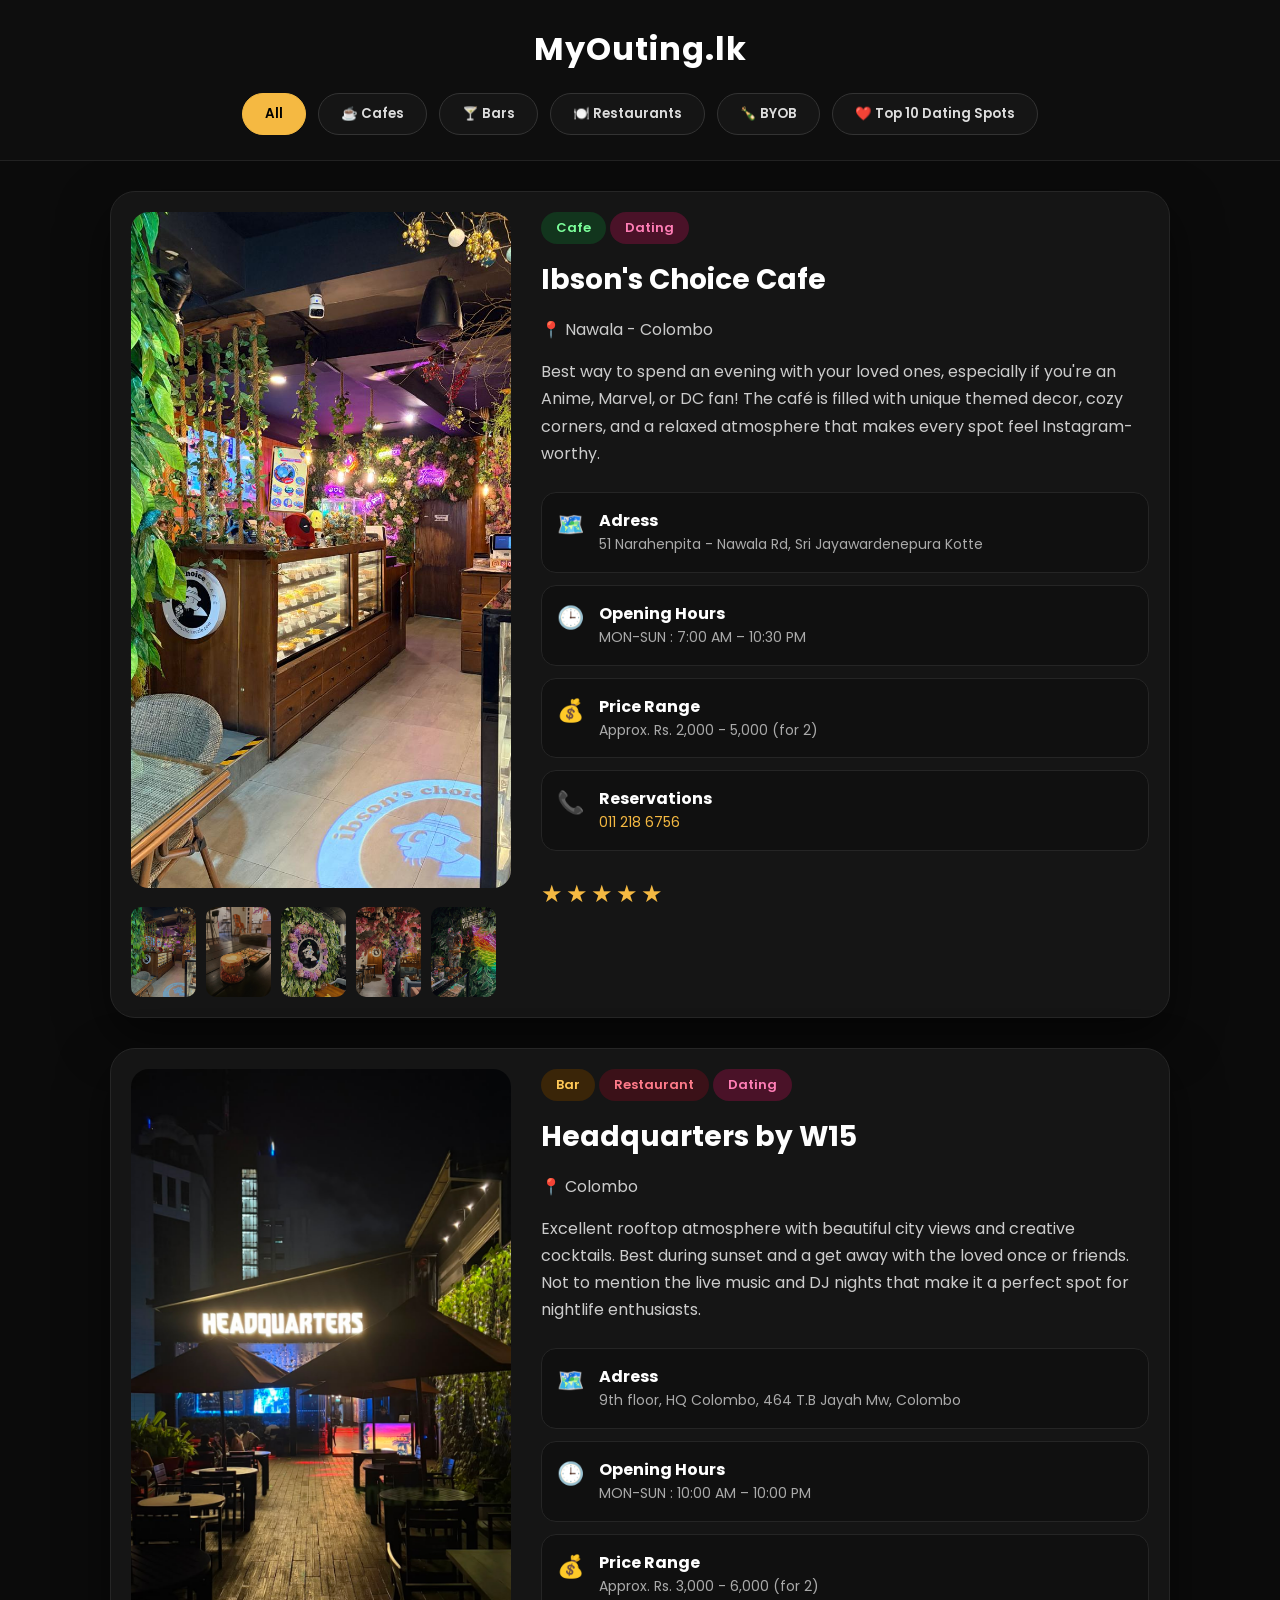
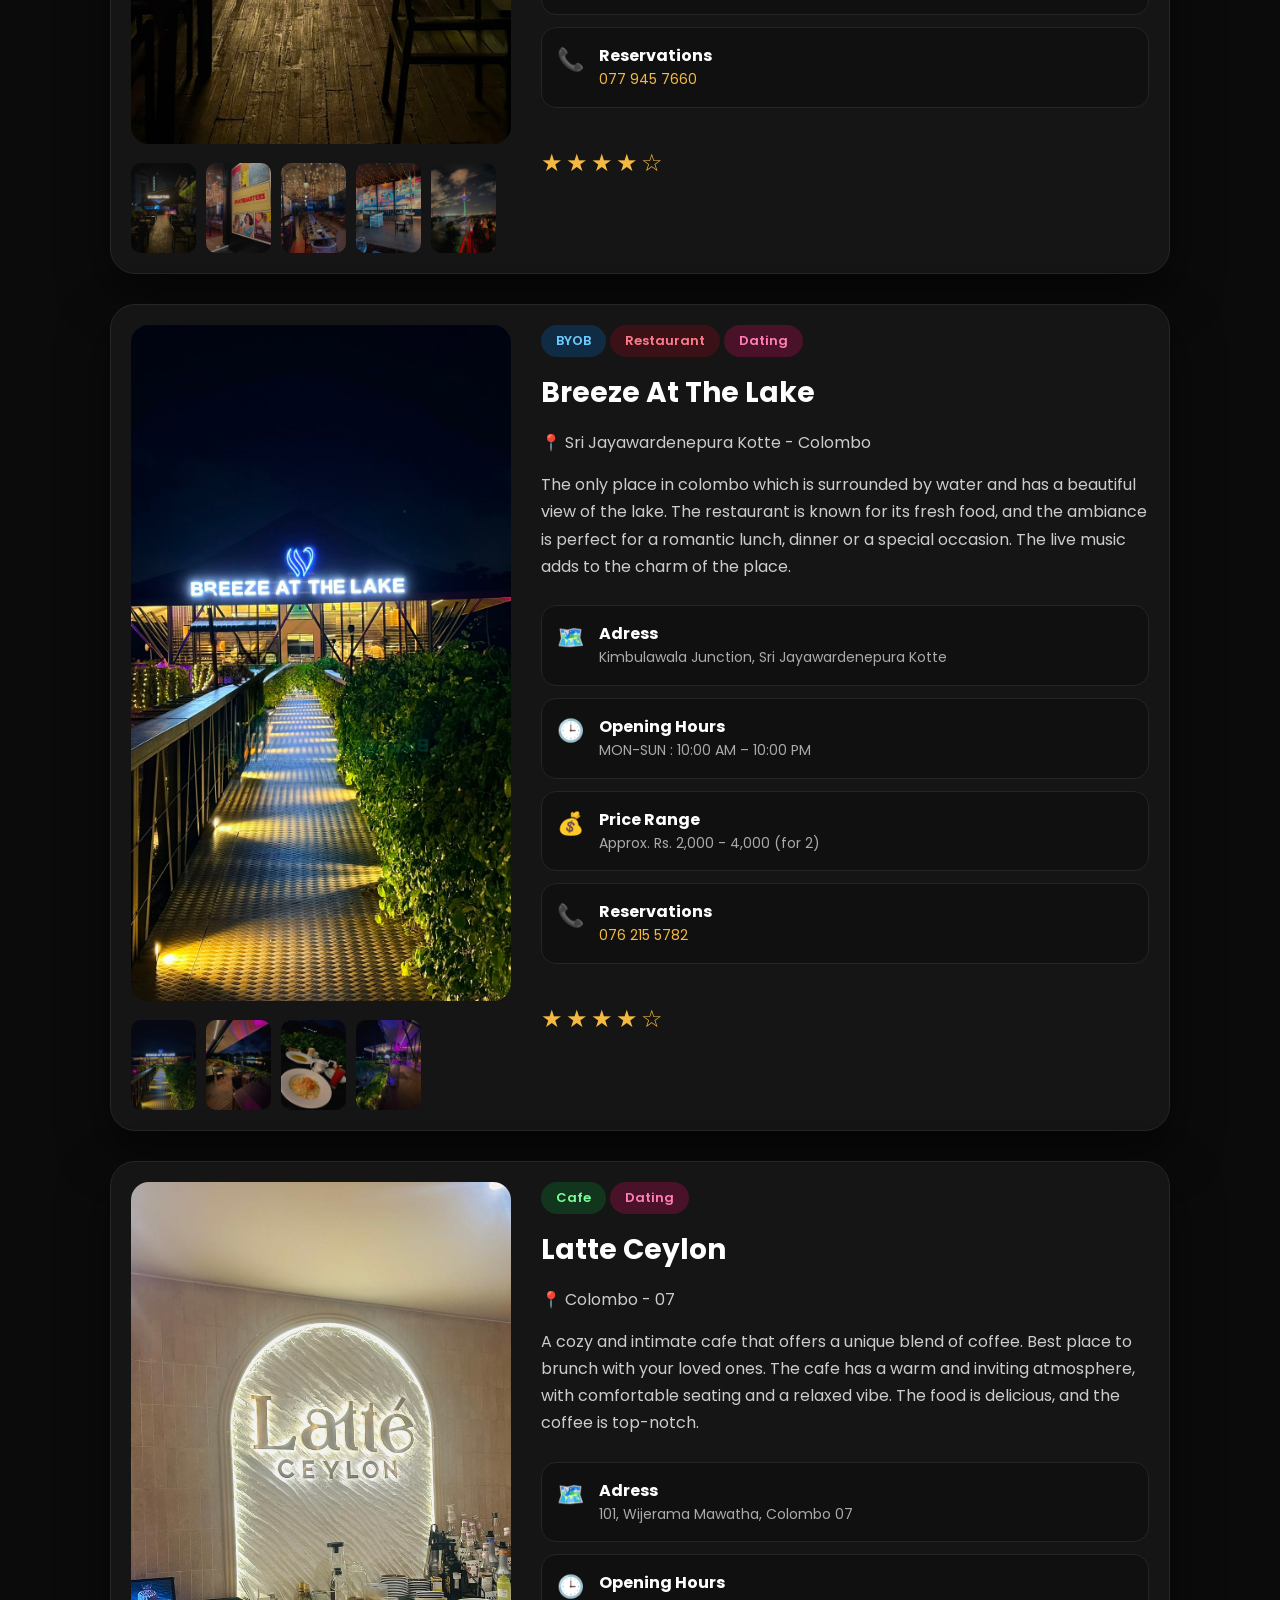
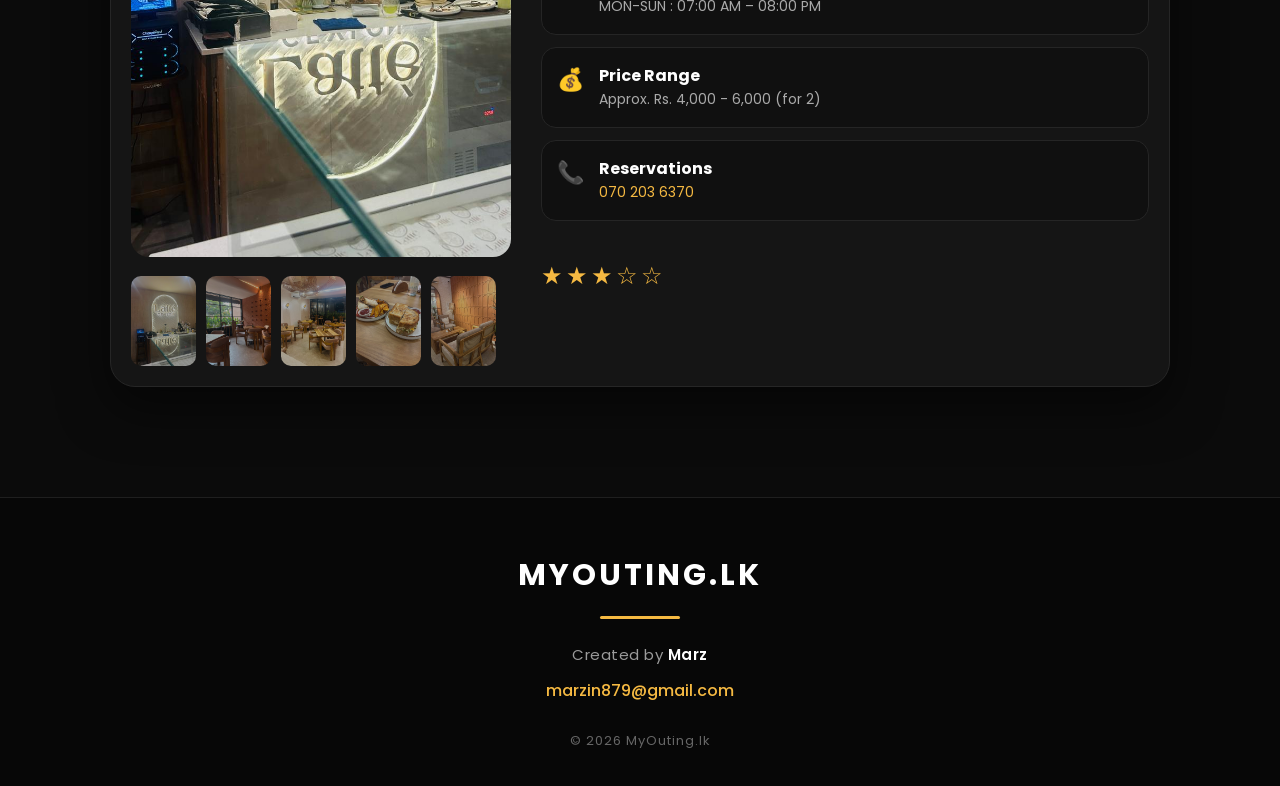
==== blog/blog/index.html @ 468340dd "Add files via upload" ====
<!DOCTYPE html>
<html lang="en">
<head>
<meta charset="UTF-8">
<meta name="viewport" content="width=device-width, initial-scale=1.0">
<title>Cafe Explorer</title>

<link rel="stylesheet" href="style.css">

<!-- Google Fonts -->
<link rel="preconnect" href="https://fonts.googleapis.com">
<link href="https://fonts.googleapis.com/css2?family=Poppins:wght@300;400;600;700&display=swap" rel="stylesheet">

</head>
<body>

<header>

<h1>MyOuting.lk</h1>


<div class="category-buttons">
<button class="active" data-category="all">All</button>
<button data-category="cafe">☕ Cafes</button>
<button data-category="bar">🍸 Bars</button>
<button data-category="restaurant">🍽️ Restaurants</button>
<button data-category="byob">🍾 BYOB</button>
<button onclick="location.href='dating.html'">
❤️ Top 10 Dating Spots
</button>

</div>

</header>

<main class="container">

<!-- Review Card -->
<div class="review-card cafe dating">

<div class="gallery">

<img src="images/ibsons/1.jpeg" class="main-image">

<div class="thumbs">
<img src="images/ibsons/1.jpeg">
<img src="images/ibsons/3.jpeg">
<img src="images/ibsons/2.jpeg">
<img src="images/ibsons/4.jpeg">
<img src="images/ibsons/5.jpeg">
</div>

</div>

<div class="content">

<span class="tag cafe-tag">Cafe</span>
<span class="tag dating-tag">Dating</span>

<h2>Ibson's Choice Cafe</h2>

<p class="location">📍 Nawala - Colombo</p>

<p>
Best way to spend an evening with your loved ones, especially if you're an Anime, Marvel, or DC fan! The café is filled with unique themed decor, cozy corners, and a relaxed atmosphere that makes every spot feel Instagram-worthy.

</p>

<div class="quick-info">

    <div class="info-item">
        <span>🗺️</span>
        <div>
            <strong>Adress</strong>
            <p>51 Narahenpita - Nawala Rd, Sri Jayawardenepura Kotte</p>
        </div>
    </div>

    <div class="info-item">
        <span>🕒</span>
        <div>
            <strong>Opening Hours</strong>
            <p>MON-SUN : 7:00 AM – 10:30 PM</p>
        </div>
    </div>

    <div class="info-item">
        <span>💰</span>
        <div>
            <strong>Price Range</strong>
            <p>Approx. Rs. 2,000 - 5,000 (for 2)</p>
        </div>
    </div>

    <div class="info-item">
        <span>📞</span>
        <div>
            <strong>Reservations</strong>
            <p><a href="tel:+94112186756">011 218 6756</a></p>
        </div>
    </div>

</div>

<div class="rating">
★★★★★
</div>

</div>

</div>

<!-- Review Card -->
<div class="review-card bar restaurant dating">

<div class="gallery">

<img src="images/W15/1.jpeg" class="main-image">

<div class="thumbs">
<img src="images/W15/1.jpeg">
<img src="images/W15/2.jpeg">
<img src="images/W15/3.jpeg">
<img src="images/W15/4.jpeg">
<img src="images/W15/5.jpeg">
</div>

</div>

<div class="content">

<span class="tag bar-tag">Bar</span>
<span class="tag restaurant-tag">Restaurant</span>
<span class="tag dating-tag">Dating</span>

<h2>Headquarters by W15</h2>

<p class="location">📍 Colombo</p>

<p>
Excellent rooftop atmosphere with beautiful city views and
creative cocktails. Best during sunset and a get away with the loved once or friends.
Not to mention the live music and DJ nights that make it a perfect spot for nightlife enthusiasts.
</p>

<div class="quick-info">


<div class="info-item">
        <span>🗺️</span>
        <div>
            <strong>Adress</strong>
            <p>9th floor, HQ Colombo, 464 T.B Jayah Mw, Colombo</p>
        </div>
    </div>

    <div class="info-item">
        <span>🕒</span>
        <div>
            <strong>Opening Hours</strong>
            <p>MON-SUN : 10:00 AM – 10:00 PM</p>
        </div>
    </div>

    <div class="info-item">
        <span>💰</span>
        <div>
            <strong>Price Range</strong>
            <p>Approx. Rs. 3,000 - 6,000 (for 2)</p>
        </div>
    </div>

    <div class="info-item">
        <span>📞</span>
        <div>
            <strong>Reservations</strong>
            <p><a href="tel:+94779457660">077 945 7660</a></p>
        </div>
    </div>

<div class="rating">
★★★★☆
</div>

</div>

</div>
</div>


<!-- Review Card -->
<div class="review-card restaurant dating byob">

<div class="gallery">

<img src="images/bakery_at_lake/1.jpeg" class="main-image">

<div class="thumbs">
<img src="images/bakery_at_lake/1.jpeg">
<img src="images/bakery_at_lake/2.jpeg">
<img src="images/bakery_at_lake/3.jpeg">
<img src="images/bakery_at_lake/4.jpeg">
</div>

</div>

<div class="content">

<span class="tag byob-tag">BYOB</span>
<span class="tag restaurant-tag">Restaurant</span>
<span class="tag dating-tag">Dating</span>

<h2>Breeze At The Lake</h2>

<p class="location">📍 Sri Jayawardenepura Kotte - Colombo</p>

<p>
The only place in colombo which is surrounded by water and has a beautiful view of the lake. 
The restaurant is known for its fresh food, and the ambiance is perfect for a romantic lunch, dinner or a special occasion. The live music adds to the charm of the place.
</p>

<div class="quick-info">

<div class="info-item">
        <span>🗺️</span>
        <div>
            <strong>Adress</strong>
            <p>Kimbulawala Junction, Sri Jayawardenepura Kotte</p>
        </div>
    </div>

    <div class="info-item">
        <span>🕒</span>
        <div>
            <strong>Opening Hours</strong>
            <p>MON-SUN : 10:00 AM – 10:00 PM</p>
        </div>
    </div>

    <div class="info-item">
        <span>💰</span>
        <div>
            <strong>Price Range</strong>
            <p>Approx. Rs. 2,000 - 4,000 (for 2)</p>
        </div>
    </div>

    <div class="info-item">
        <span>📞</span>
        <div>
            <strong>Reservations</strong>
            <p><a href="tel:+94762155782">076 215 5782</a></p>
        </div>
    </div>

<div class="rating">
★★★★☆
</div>

</div>

</div>

</div>


<!-- Review Card -->
<div class="review-card cafe dating">

<div class="gallery">

<img src="images/latte_ceylon/1.jpeg" class="main-image">

<div class="thumbs">
<img src="images/latte_ceylon/1.jpeg">
<img src="images/latte_ceylon/2.jpeg">
<img src="images/latte_ceylon/3.jpeg">
<img src="images/latte_ceylon/4.jpeg">
<img src="images/latte_ceylon/5.jpeg">
</div>

</div>

<div class="content">

<span class="tag cafe-tag">Cafe</span>
<span class="tag dating-tag">Dating</span>

<h2>Latte Ceylon</h2>

<p class="location">📍 Colombo - 07</p>

<p>
A cozy and intimate cafe that offers a unique blend of coffee. Best place to brunch with your loved ones. The cafe has a warm and inviting atmosphere, with comfortable seating and a relaxed vibe. The food is delicious, and the coffee is top-notch.
</p>

<div class="quick-info">

<div class="info-item">
        <span>🗺️</span>
        <div>
            <strong>Adress</strong>
            <p>101, Wijerama Mawatha, Colombo 07</p>
        </div>
    </div>

    <div class="info-item">
        <span>🕒</span>
        <div>
            <strong>Opening Hours</strong>
            <p>MON-SUN : 07:00 AM – 08:00 PM</p>
        </div>
    </div>

    <div class="info-item">
        <span>💰</span>
        <div>
            <strong>Price Range</strong>
            <p>Approx. Rs. 4,000 - 6,000 (for 2)</p>
        </div>
    </div>

    <div class="info-item">
        <span>📞</span>
        <div>
            <strong>Reservations</strong>
            <p><a href="tel:+94702036370">070 203 6370</a></p>
        </div>
    </div>

<div class="rating">
★★★☆☆
</div>

</div>

</div>

</div>

</main>


<footer class="site-footer">
    <div class="footer-inner">

        <h3>MYOUTING.LK</h3>

        <div class="footer-line"></div>

        <p class="footer-text">
            Created by <span>Marz</span>
        </p>

        <a class="footer-email" href="mailto:marzin879@gmail.com">
            marzin879@gmail.com
        </a>

        <p class="footer-copy">
            © 2026 MyOuting.lk
        </p>

    </div>
</footer>


<script src="script.js"></script>

</body>
</html>
---- blog/blog/style.css ----
*{
    margin:0;
    padding:0;
    box-sizing:border-box;
    font-family:'Poppins',sans-serif;
}


body{

    background:#0b0b0b;
    color:#fff;

}


/* Header */

header{

    position:sticky;
    top:0;

    background:rgba(15,15,15,0.95);
    backdrop-filter:blur(10px);

    padding:25px 15px;

    z-index:100;

    border-bottom:1px solid #222;

}


header h1{

    text-align:center;

    font-size:32px;

    letter-spacing:1px;

    color:#fff;

}


/* Category Buttons */

.category-buttons{

    display:flex;

    justify-content:center;

    gap:12px;

    margin-top:20px;

    flex-wrap:wrap;

}


.category-buttons button{

    padding:10px 22px;

    border-radius:30px;

    border:1px solid #333;

    background:#151515;

    color:#ddd;

    cursor:pointer;

    font-weight:600;

    transition:.3s;

}


.category-buttons button:hover{

    background:#fff;

    color:#000;

}


.category-buttons button.active{

    background:#f5b942;

    color:#000;

    border-color:#f5b942;

}



/* Main container */


.container{

    max-width:1100px;

    margin:auto;

    padding:30px 20px;

    display:grid;

    gap:30px;

}



/* Review Card */


.review-card{

    display:grid;

    grid-template-columns:380px 1fr;

    gap:30px;


    background:#151515;

    border-radius:25px;

    padding:20px;


    border:1px solid #262626;


    box-shadow:

    0 20px 50px rgba(0,0,0,.5);


    transition:.3s;

}


.review-card:hover{

    transform:translateY(-5px);

    border-color:#444;

}



/* Gallery */


.main-image{

    width:100%;

    aspect-ratio:9/16;

    object-fit:cover;

    border-radius:18px;

}



.thumbs{

    display:flex;

    gap:10px;

    margin-top:12px;

    overflow-x:auto;

}



.thumbs img{

    width:65px;

    height:90px;

    object-fit:cover;

    border-radius:10px;

    cursor:pointer;

    opacity:.7;

    transition:.3s;

}


.thumbs img:hover{

    opacity:1;

    transform:scale(1.05);

}



/* Content */


.content h2{

    font-size:28px;

    margin:15px 0;

}


.location{

    color:#aaa;

    margin-bottom:15px;

}


.content p{

    color:#ccc;

    line-height:1.7;

}



/* Tags */


.tag{

    display:inline-block;

    padding:6px 15px;

    border-radius:30px;

    font-size:13px;

    font-weight:600;

}



/* Cafe - Fresh Green */
.cafe-tag{

    background:#12351d;

    color:#7CFF9B;

}


/* Bar - Warm Amber */
.bar-tag{

    background:#3a2508;

    color:#FFC857;

}


/* Restaurant - Elegant Red */
.restaurant-tag{

    background:#3b1118;

    color:#FF7B8A;

}


/* BYOB - Premium Blue */
.byob-tag{

    background:#102c45;

    color:#6CCBFF;

}


/* Dating - Romantic Pink */
.dating-tag{

    background:#4a1228;

    color:#FF7EB6;

}



/* Quick info */


.quick-info{

    margin-top:25px;

    display:flex;

    flex-direction:column;

    gap:12px;

}



.info-item{


    display:flex;

    gap:15px;

    padding:15px;


    background:#101010;


    border-radius:15px;


    border:1px solid #252525;

}



.info-item span{

    font-size:22px;

}


.info-item strong{

    color:#fff;

}



.info-item p{

    color:#aaa;

    font-size:14px;

}



.info-item a{

    color:#f5b942;

    text-decoration:none;

}



/* Rating */


.rating{

    margin-top:25px;

    font-size:24px;

    color:#f5b942;

    letter-spacing:3px;

}




/* Mobile */


@media(max-width:768px){


.review-card{

    grid-template-columns:1fr;

}



.main-image{

    aspect-ratio:3/4;

}



.content h2{

    font-size:24px;

}



header h1{

    font-size:25px;

}
}

/*Footer*/
/* Footer */

footer{

    margin-top:50px;

    background:#080808;

    border-top:1px solid #222;

    padding:40px 20px 20px;

    color:#aaa;

    text-align:center;

}


.footer-content{

    max-width:700px;

    margin:auto;

}


.footer-content h3{

    color:#fff;

    font-size:26px;

    margin-bottom:15px;

}


.footer-content p{

    line-height:1.7;

    color:#999;

}


.footer-details{

    margin-top:20px;

}


.footer-details strong{

    color:#f5b942;

}


.footer-details a{

    color:#f5b942;

    text-decoration:none;

}


.footer-details a:hover{

    text-decoration:underline;

}



.copyright{

    margin-top:30px;

    padding-top:20px;

    border-top:1px solid #222;

    font-size:13px;

    color:#666;

}


/* Mobile */

/* Footer */

/* ===========================
   Premium Footer
=========================== */


/* =========================
   PERFECTLY CENTERED FOOTER
========================= */

.site-footer{
    width:100%;
    margin-top:80px;
    padding:55px 20px 35px;

    background:#070707;
    border-top:1px solid #1f1f1f;

    display:flex;
    justify-content:center;
    align-items:center;
}

.footer-inner{
    width:100%;
    max-width:700px;

    display:flex;
    flex-direction:column;
    align-items:center;     /* <-- this is the important part */
    justify-content:center;

    text-align:center;
}

.footer-inner h3{
    margin:0;
    color:#fff;
    font-size:30px;
    font-weight:700;
    letter-spacing:3px;
}

.footer-line{
    width:80px;
    height:3px;
    background:#f5b942;
    border-radius:999px;
    margin:18px 0 24px;
}

.footer-text{
    margin:0;
    color:#9b9b9b;
    font-size:15px;
    letter-spacing:.5px;
}

.footer-text span{
    color:#fff;
    font-weight:600;
}

.footer-email{
    margin-top:12px;

    color:#f5b942;
    text-decoration:none;
    font-size:16px;
    font-weight:500;

    transition:.25s ease;
}

.footer-email:hover{
    color:#ffffff;
    transform:translateY(-1px);
}

.footer-copy{
    margin-top:28px;

    color:#666;
    font-size:13px;
    letter-spacing:1px;
}

/* Mobile */
@media (max-width:768px){

    .site-footer{
        padding:45px 16px 28px;
    }

    .footer-inner h3{
        font-size:24px;
        letter-spacing:2px;
    }

    .footer-email{
        font-size:15px;
        word-break:break-word;
    }
}

/* Footer */
.collection-card{

background:#151515;

padding:30px;

border-radius:20px;

transition:.3s;

}

.collection-card:hover{

transform:translateY(-6px);

}

.collection-card a{

display:inline-block;

margin-top:20px;

padding:12px 25px;

background:#f5b942;

color:black;

border-radius:30px;

text-decoration:none;

font-weight:600;

}

.page-description{

    max-width:700px;

    margin:15px auto 20px;

    text-align:center;

    color:#aaa;

    line-height:1.7;

}
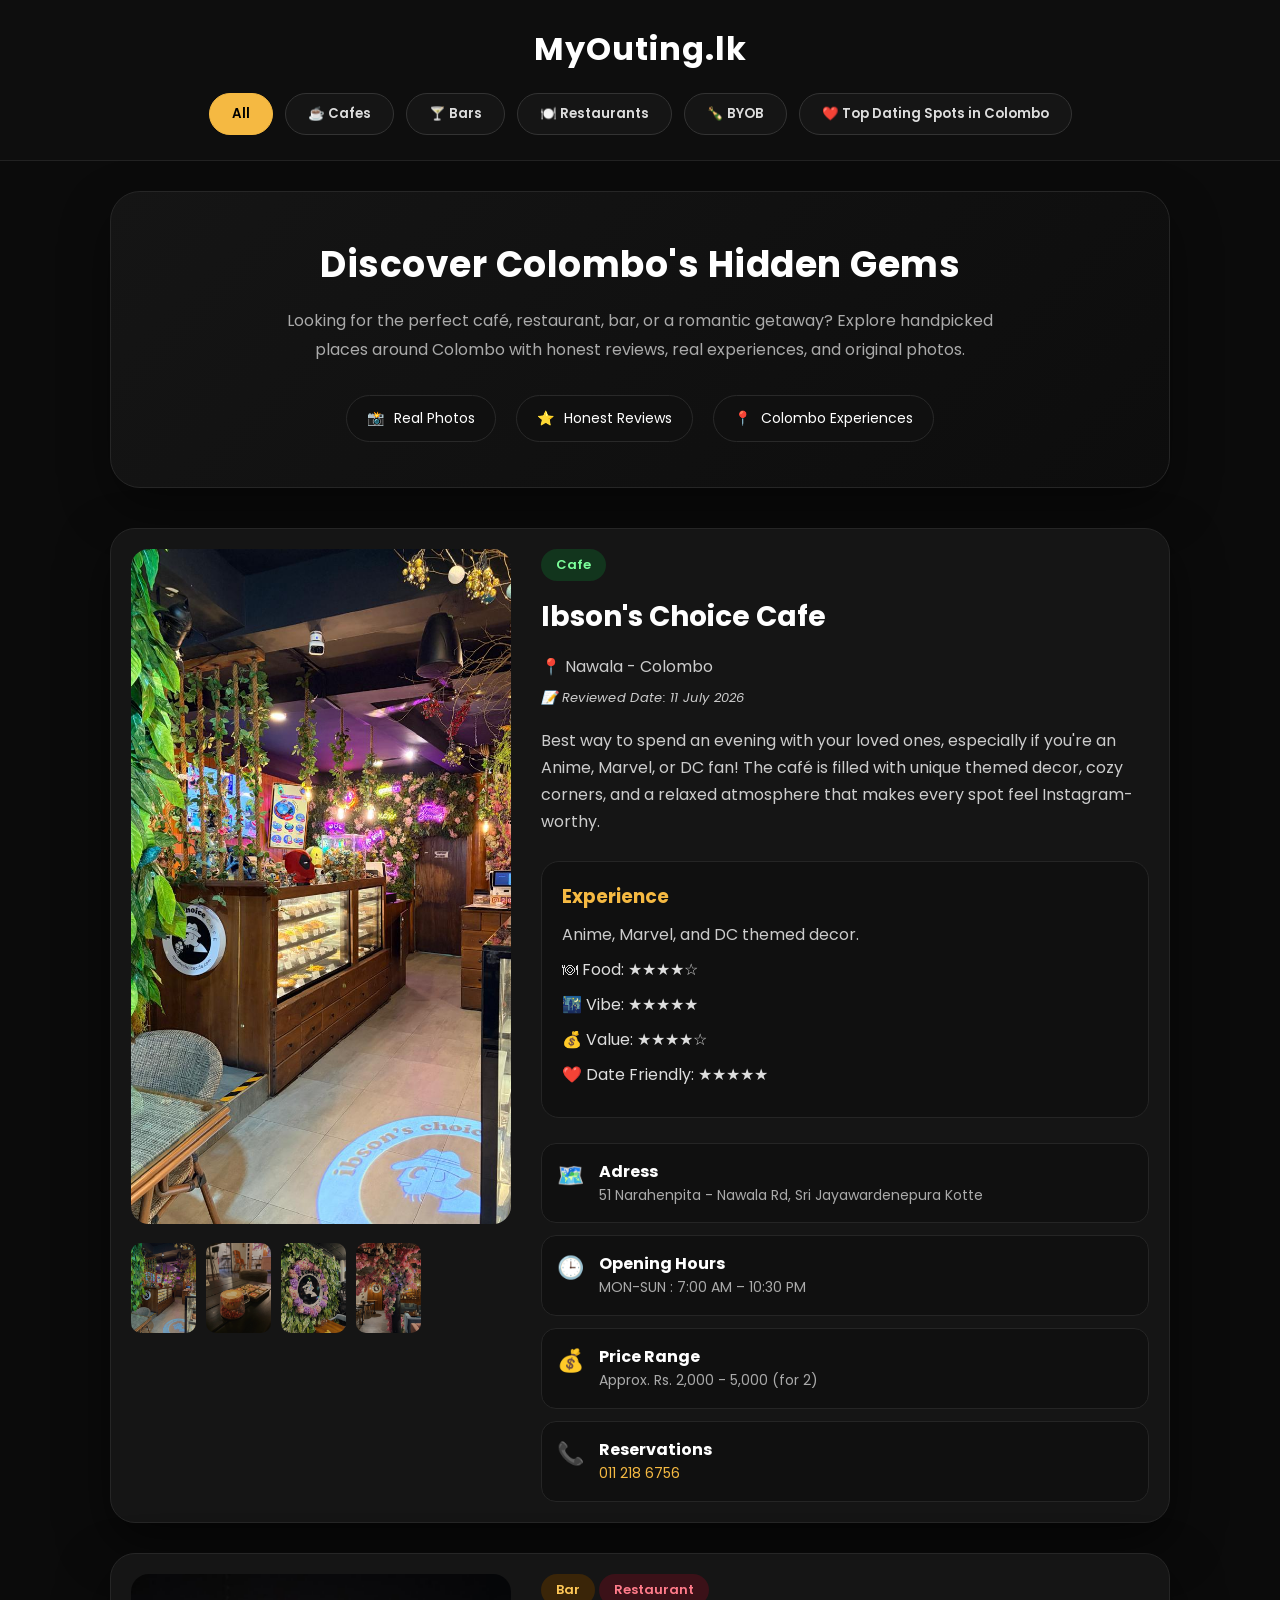
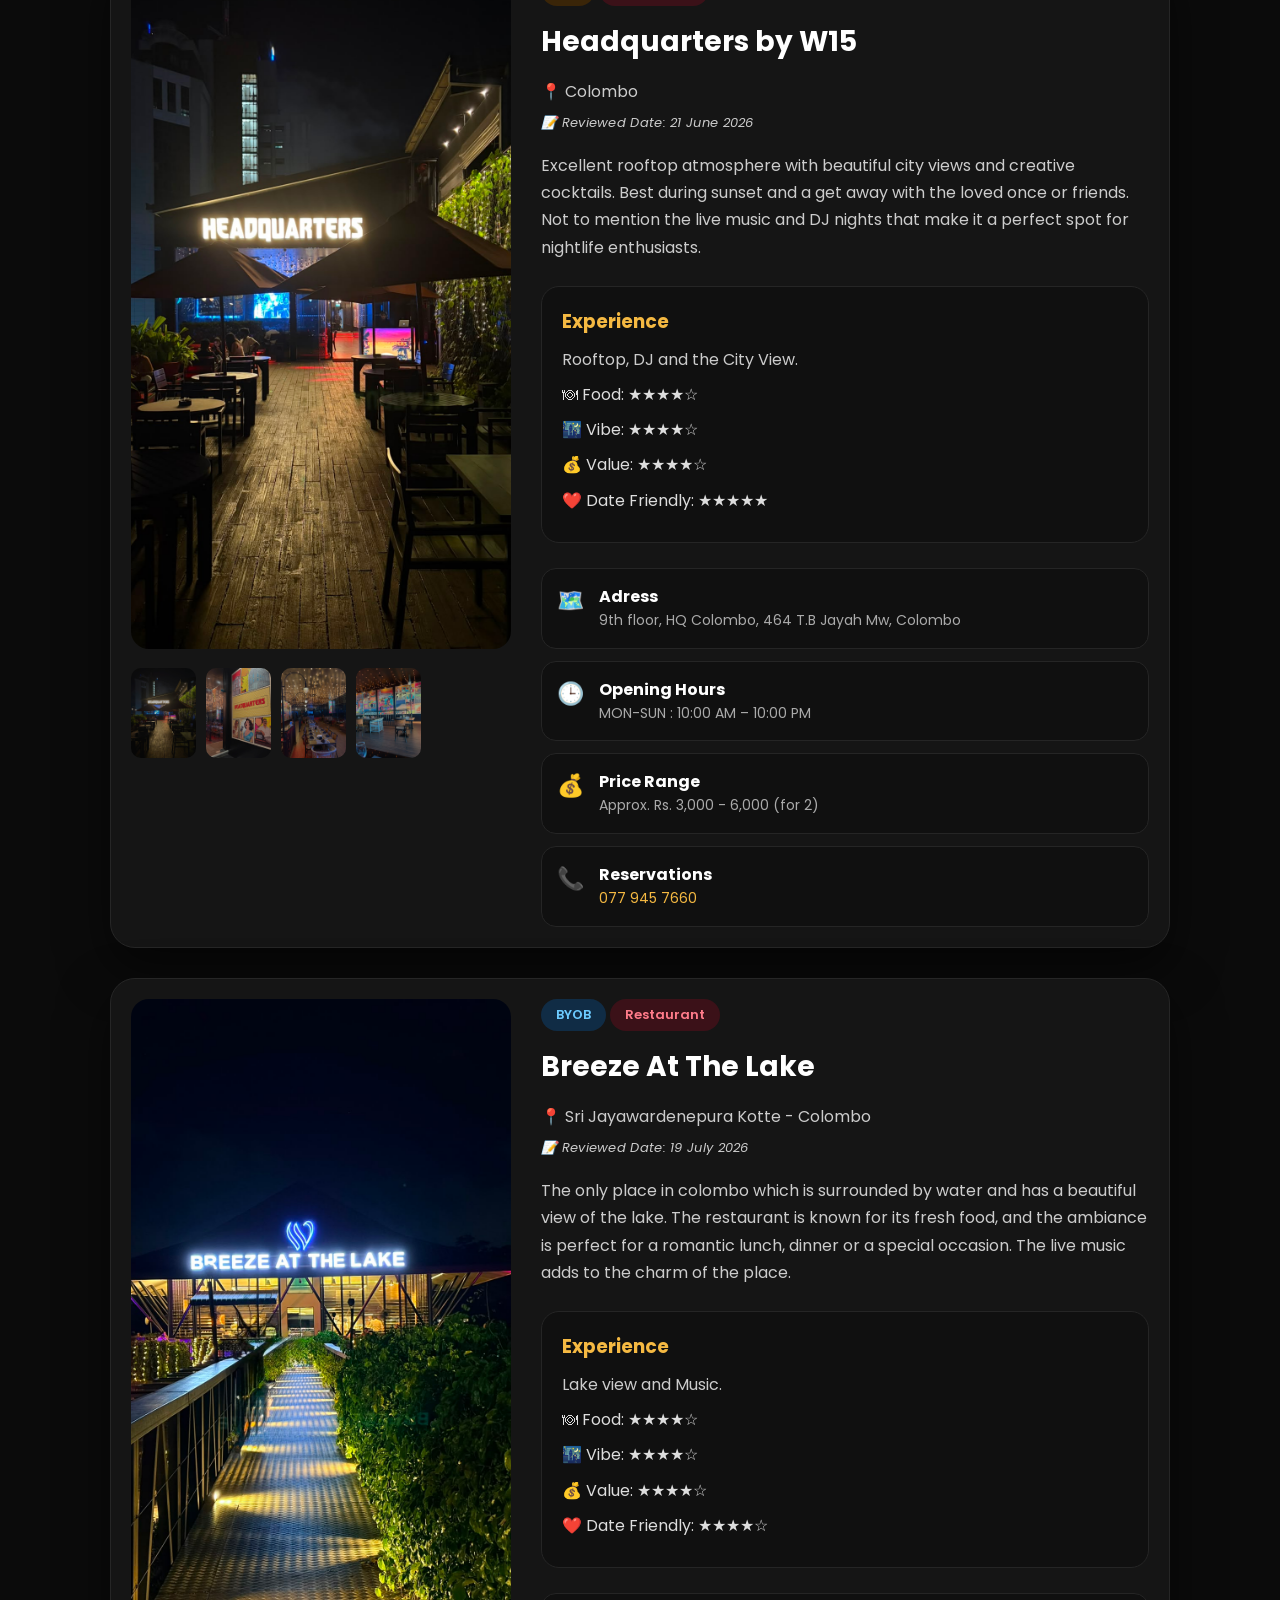
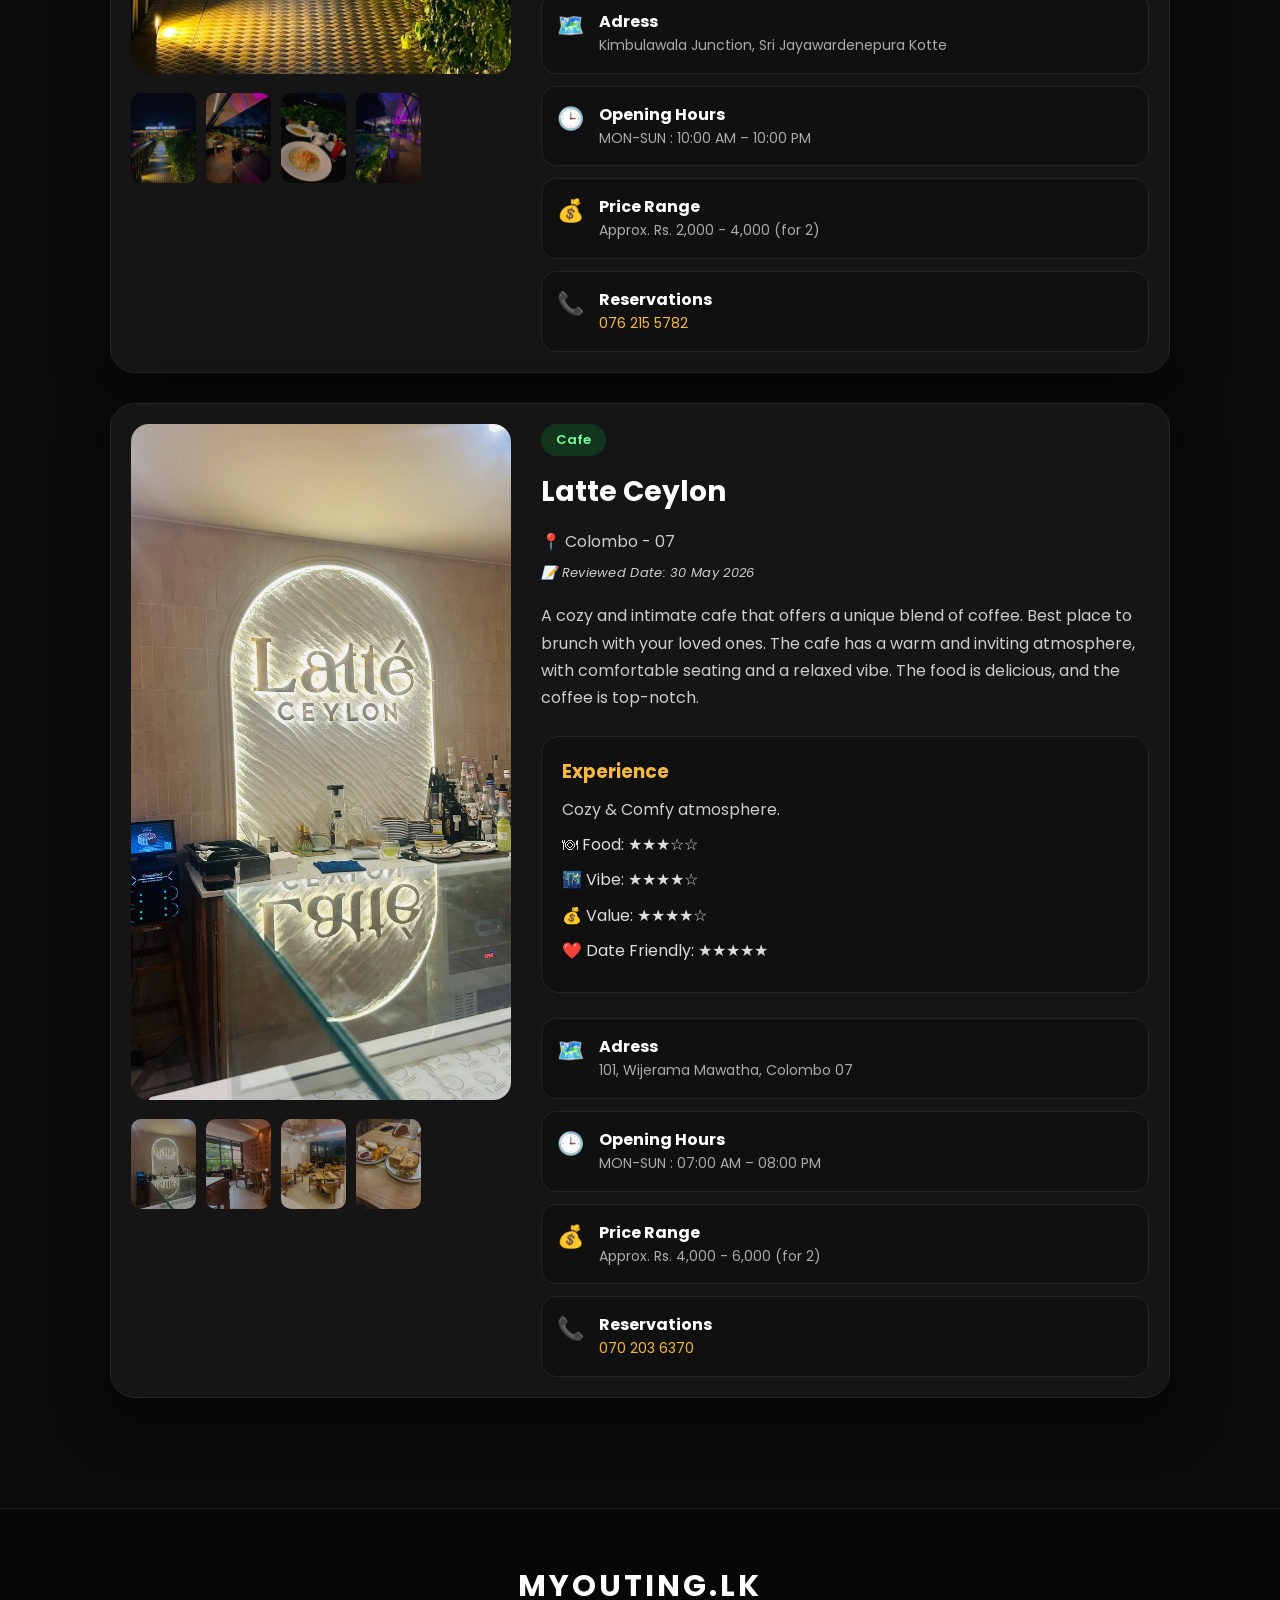
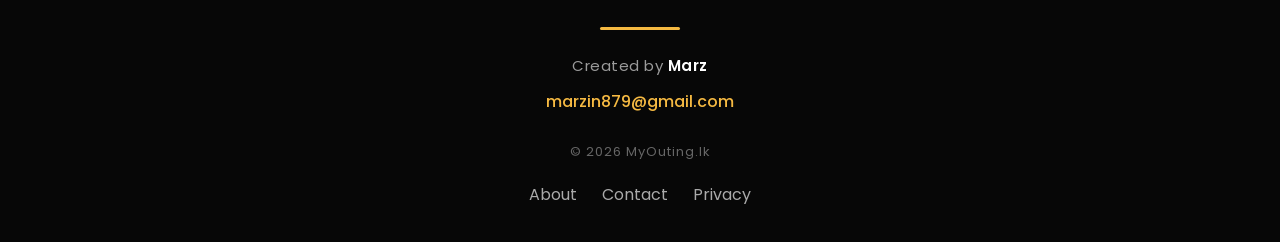
==== commit 138da71a: "google auth" ====
--- a/blog/blog/index.html
+++ b/blog/blog/index.html
@@ -1,370 +1,519 @@
 <!DOCTYPE html>
 <html lang="en">
+
 <head>
-<meta charset="UTF-8">
-<meta name="viewport" content="width=device-width, initial-scale=1.0">
-<title>Cafe Explorer</title>
-
-<link rel="stylesheet" href="style.css">
-
-<!-- Google Fonts -->
-<link rel="preconnect" href="https://fonts.googleapis.com">
-<link href="https://fonts.googleapis.com/css2?family=Poppins:wght@300;400;600;700&display=swap" rel="stylesheet">
+    <meta charset="UTF-8">
+    <meta name="viewport" content="width=device-width, initial-scale=1.0">
+    <title>MyOuting.lk</title>
+
+    <link rel="stylesheet" href="style.css">
+
+    <!-- Google Fonts -->
+    <link rel="preconnect" href="https://fonts.googleapis.com">
+    <link href="https://fonts.googleapis.com/css2?family=Poppins:wght@300;400;600;700&display=swap" rel="stylesheet">
 
 </head>
+
 <body>
 
-<header>
-
-<h1>MyOuting.lk</h1>
-
-
-<div class="category-buttons">
-<button class="active" data-category="all">All</button>
-<button data-category="cafe">☕ Cafes</button>
-<button data-category="bar">🍸 Bars</button>
-<button data-category="restaurant">🍽️ Restaurants</button>
-<button data-category="byob">🍾 BYOB</button>
-<button onclick="location.href='dating.html'">
-❤️ Top 10 Dating Spots
-</button>
-
-</div>
-
-</header>
-
-<main class="container">
-
-<!-- Review Card -->
-<div class="review-card cafe dating">
-
-<div class="gallery">
-
-<img src="images/ibsons/1.jpeg" class="main-image">
-
-<div class="thumbs">
-<img src="images/ibsons/1.jpeg">
-<img src="images/ibsons/3.jpeg">
-<img src="images/ibsons/2.jpeg">
-<img src="images/ibsons/4.jpeg">
-<img src="images/ibsons/5.jpeg">
-</div>
-
-</div>
-
-<div class="content">
-
-<span class="tag cafe-tag">Cafe</span>
-<span class="tag dating-tag">Dating</span>
-
-<h2>Ibson's Choice Cafe</h2>
-
-<p class="location">📍 Nawala - Colombo</p>
-
-<p>
-Best way to spend an evening with your loved ones, especially if you're an Anime, Marvel, or DC fan! The café is filled with unique themed decor, cozy corners, and a relaxed atmosphere that makes every spot feel Instagram-worthy.
-
-</p>
-
-<div class="quick-info">
-
-    <div class="info-item">
-        <span>🗺️</span>
-        <div>
-            <strong>Adress</strong>
-            <p>51 Narahenpita - Nawala Rd, Sri Jayawardenepura Kotte</p>
-        </div>
-    </div>
-
-    <div class="info-item">
-        <span>🕒</span>
-        <div>
-            <strong>Opening Hours</strong>
-            <p>MON-SUN : 7:00 AM – 10:30 PM</p>
-        </div>
-    </div>
-
-    <div class="info-item">
-        <span>💰</span>
-        <div>
-            <strong>Price Range</strong>
-            <p>Approx. Rs. 2,000 - 5,000 (for 2)</p>
-        </div>
-    </div>
-
-    <div class="info-item">
-        <span>📞</span>
-        <div>
-            <strong>Reservations</strong>
-            <p><a href="tel:+94112186756">011 218 6756</a></p>
-        </div>
-    </div>
-
-</div>
-
-<div class="rating">
-★★★★★
-</div>
-
-</div>
-
-</div>
-
-<!-- Review Card -->
-<div class="review-card bar restaurant dating">
-
-<div class="gallery">
-
-<img src="images/W15/1.jpeg" class="main-image">
-
-<div class="thumbs">
-<img src="images/W15/1.jpeg">
-<img src="images/W15/2.jpeg">
-<img src="images/W15/3.jpeg">
-<img src="images/W15/4.jpeg">
-<img src="images/W15/5.jpeg">
-</div>
-
-</div>
-
-<div class="content">
-
-<span class="tag bar-tag">Bar</span>
-<span class="tag restaurant-tag">Restaurant</span>
-<span class="tag dating-tag">Dating</span>
-
-<h2>Headquarters by W15</h2>
-
-<p class="location">📍 Colombo</p>
-
-<p>
-Excellent rooftop atmosphere with beautiful city views and
-creative cocktails. Best during sunset and a get away with the loved once or friends.
-Not to mention the live music and DJ nights that make it a perfect spot for nightlife enthusiasts.
-</p>
-
-<div class="quick-info">
-
-
-<div class="info-item">
-        <span>🗺️</span>
-        <div>
-            <strong>Adress</strong>
-            <p>9th floor, HQ Colombo, 464 T.B Jayah Mw, Colombo</p>
-        </div>
-    </div>
-
-    <div class="info-item">
-        <span>🕒</span>
-        <div>
-            <strong>Opening Hours</strong>
-            <p>MON-SUN : 10:00 AM – 10:00 PM</p>
-        </div>
-    </div>
-
-    <div class="info-item">
-        <span>💰</span>
-        <div>
-            <strong>Price Range</strong>
-            <p>Approx. Rs. 3,000 - 6,000 (for 2)</p>
-        </div>
-    </div>
-
-    <div class="info-item">
-        <span>📞</span>
-        <div>
-            <strong>Reservations</strong>
-            <p><a href="tel:+94779457660">077 945 7660</a></p>
-        </div>
-    </div>
-
-<div class="rating">
-★★★★☆
-</div>
-
-</div>
-
-</div>
-</div>
-
-
-<!-- Review Card -->
-<div class="review-card restaurant dating byob">
-
-<div class="gallery">
-
-<img src="images/bakery_at_lake/1.jpeg" class="main-image">
-
-<div class="thumbs">
-<img src="images/bakery_at_lake/1.jpeg">
-<img src="images/bakery_at_lake/2.jpeg">
-<img src="images/bakery_at_lake/3.jpeg">
-<img src="images/bakery_at_lake/4.jpeg">
-</div>
-
-</div>
-
-<div class="content">
-
-<span class="tag byob-tag">BYOB</span>
-<span class="tag restaurant-tag">Restaurant</span>
-<span class="tag dating-tag">Dating</span>
-
-<h2>Breeze At The Lake</h2>
-
-<p class="location">📍 Sri Jayawardenepura Kotte - Colombo</p>
-
-<p>
-The only place in colombo which is surrounded by water and has a beautiful view of the lake. 
-The restaurant is known for its fresh food, and the ambiance is perfect for a romantic lunch, dinner or a special occasion. The live music adds to the charm of the place.
-</p>
-
-<div class="quick-info">
-
-<div class="info-item">
-        <span>🗺️</span>
-        <div>
-            <strong>Adress</strong>
-            <p>Kimbulawala Junction, Sri Jayawardenepura Kotte</p>
-        </div>
-    </div>
-
-    <div class="info-item">
-        <span>🕒</span>
-        <div>
-            <strong>Opening Hours</strong>
-            <p>MON-SUN : 10:00 AM – 10:00 PM</p>
-        </div>
-    </div>
-
-    <div class="info-item">
-        <span>💰</span>
-        <div>
-            <strong>Price Range</strong>
-            <p>Approx. Rs. 2,000 - 4,000 (for 2)</p>
-        </div>
-    </div>
-
-    <div class="info-item">
-        <span>📞</span>
-        <div>
-            <strong>Reservations</strong>
-            <p><a href="tel:+94762155782">076 215 5782</a></p>
-        </div>
-    </div>
-
-<div class="rating">
-★★★★☆
-</div>
-
-</div>
-
-</div>
-
-</div>
-
-
-<!-- Review Card -->
-<div class="review-card cafe dating">
-
-<div class="gallery">
-
-<img src="images/latte_ceylon/1.jpeg" class="main-image">
-
-<div class="thumbs">
-<img src="images/latte_ceylon/1.jpeg">
-<img src="images/latte_ceylon/2.jpeg">
-<img src="images/latte_ceylon/3.jpeg">
-<img src="images/latte_ceylon/4.jpeg">
-<img src="images/latte_ceylon/5.jpeg">
-</div>
-
-</div>
-
-<div class="content">
-
-<span class="tag cafe-tag">Cafe</span>
-<span class="tag dating-tag">Dating</span>
-
-<h2>Latte Ceylon</h2>
-
-<p class="location">📍 Colombo - 07</p>
-
-<p>
-A cozy and intimate cafe that offers a unique blend of coffee. Best place to brunch with your loved ones. The cafe has a warm and inviting atmosphere, with comfortable seating and a relaxed vibe. The food is delicious, and the coffee is top-notch.
-</p>
-
-<div class="quick-info">
-
-<div class="info-item">
-        <span>🗺️</span>
-        <div>
-            <strong>Adress</strong>
-            <p>101, Wijerama Mawatha, Colombo 07</p>
-        </div>
-    </div>
-
-    <div class="info-item">
-        <span>🕒</span>
-        <div>
-            <strong>Opening Hours</strong>
-            <p>MON-SUN : 07:00 AM – 08:00 PM</p>
-        </div>
-    </div>
-
-    <div class="info-item">
-        <span>💰</span>
-        <div>
-            <strong>Price Range</strong>
-            <p>Approx. Rs. 4,000 - 6,000 (for 2)</p>
-        </div>
-    </div>
-
-    <div class="info-item">
-        <span>📞</span>
-        <div>
-            <strong>Reservations</strong>
-            <p><a href="tel:+94702036370">070 203 6370</a></p>
-        </div>
-    </div>
-
-<div class="rating">
-★★★☆☆
-</div>
-
-</div>
-
-</div>
-
-</div>
-
-</main>
-
-
-<footer class="site-footer">
-    <div class="footer-inner">
-
-        <h3>MYOUTING.LK</h3>
-
-        <div class="footer-line"></div>
-
-        <p class="footer-text">
-            Created by <span>Marz</span>
-        </p>
-
-        <a class="footer-email" href="mailto:marzin879@gmail.com">
-            marzin879@gmail.com
-        </a>
-
-        <p class="footer-copy">
-            © 2026 MyOuting.lk
-        </p>
-
-    </div>
-</footer>
-
-
-<script src="script.js"></script>
+    <header>
+
+        <h1>MyOuting.lk</h1>
+
+
+        <div class="category-buttons">
+            <button class="active" data-category="all">All</button>
+            <button data-category="cafe">☕ Cafes</button>
+            <button data-category="bar">🍸 Bars</button>
+            <button data-category="restaurant">🍽️ Restaurants</button>
+            <button data-category="byob">🍾 BYOB</button>
+            <button onclick="location.href='dating.html'">
+                ❤️ Top Dating Spots in Colombo
+            </button>
+
+        </div>
+
+    </header>
+
+    <section class="hero-section">
+
+        <div class="hero-content">
+
+            <h2>
+                Discover Colombo's Hidden Gems
+            </h2>
+
+            <p>
+                Looking for the perfect café, restaurant, bar, or a romantic getaway?
+                Explore handpicked places around Colombo with honest reviews,
+                real experiences, and original photos.
+            </p>
+
+            <div class="hero-highlights">
+
+                <div class="hero-item">
+                    📸
+                    <span>
+                        Real Photos
+                    </span>
+                </div>
+
+                <div class="hero-item">
+                    ⭐
+                    <span>
+                        Honest Reviews
+                    </span>
+                </div>
+
+                <div class="hero-item">
+                    📍
+                    <span>
+                        Colombo Experiences
+                    </span>
+                </div>
+
+            </div>
+
+        </div>
+
+    </section>
+
+    <main class="container">
+
+        <!-- Review Card -->
+        <div class="review-card cafe">
+
+            <div class="gallery">
+
+                <img src="images/ibsons/1.jpeg" class="main-image">
+
+                <div class="thumbs">
+                    <img src="images/ibsons/1.jpeg">
+                    <img src="images/ibsons/3.jpeg">
+                    <img src="images/ibsons/2.jpeg">
+                    <img src="images/ibsons/4.jpeg">
+                </div>
+
+            </div>
+
+            <div class="content">
+
+                <span class="tag cafe-tag">Cafe</span>
+
+
+                <h2>Ibson's Choice Cafe</h2>
+
+                <p class="location">📍 Nawala - Colombo </p>
+                <p class="review-date">
+                    📝 Reviewed Date: 11 July 2026
+                </p>
+
+                <p>
+                    Best way to spend an evening with your loved ones, especially if you're an Anime, Marvel, or DC fan!
+                    The café is filled with unique themed decor, cozy corners, and a relaxed atmosphere that makes every
+                    spot feel Instagram-worthy.
+
+                </p>
+
+                <div class="experience-box">
+
+                    <h3>Experience</h3>
+
+                    <p>
+                        Anime, Marvel, and DC themed decor.
+                    </p>
+
+
+                    <div class="ratings">
+
+                        <p>🍽 Food: ★★★★☆</p>
+
+                        <p>🌃 Vibe: ★★★★★</p>
+
+                        <p>💰 Value: ★★★★☆</p>
+
+                        <p>❤️ Date Friendly: ★★★★★</p>
+
+                    </div>
+
+
+                </div>
+
+                <div class="quick-info">
+
+                    <div class="info-item">
+                        <span>🗺️</span>
+                        <div>
+                            <strong>Adress</strong>
+                            <p>51 Narahenpita - Nawala Rd, Sri Jayawardenepura Kotte</p>
+                        </div>
+                    </div>
+
+                    <div class="info-item">
+                        <span>🕒</span>
+                        <div>
+                            <strong>Opening Hours</strong>
+                            <p>MON-SUN : 7:00 AM – 10:30 PM</p>
+                        </div>
+                    </div>
+
+                    <div class="info-item">
+                        <span>💰</span>
+                        <div>
+                            <strong>Price Range</strong>
+                            <p>Approx. Rs. 2,000 - 5,000 (for 2)</p>
+                        </div>
+                    </div>
+
+                    <div class="info-item">
+                        <span>📞</span>
+                        <div>
+                            <strong>Reservations</strong>
+                            <p><a href="tel:+94112186756">011 218 6756</a></p>
+                        </div>
+                    </div>
+
+                </div>
+
+            </div>
+
+        </div>
+
+        <!-- Review Card -->
+        <div class="review-card bar restaurant dating">
+
+            <div class="gallery">
+
+                <img src="images/W15/1.jpeg" class="main-image">
+
+                <div class="thumbs">
+                    <img src="images/W15/1.jpeg">
+                    <img src="images/W15/2.jpeg">
+                    <img src="images/W15/3.jpeg">
+                    <img src="images/W15/4.jpeg">
+                </div>
+
+            </div>
+
+            <div class="content">
+
+                <span class="tag bar-tag">Bar</span>
+                <span class="tag restaurant-tag">Restaurant</span>
+
+
+                <h2>Headquarters by W15</h2>
+
+                <p class="location">📍 Colombo</p>
+                <p class="review-date">
+                    📝 Reviewed Date: 21 June 2026
+                </p>
+
+                <p>
+                    Excellent rooftop atmosphere with beautiful city views and
+                    creative cocktails. Best during sunset and a get away with the loved once or friends.
+                    Not to mention the live music and DJ nights that make it a perfect spot for nightlife enthusiasts.
+                </p>
+
+                <div class="experience-box">
+
+                    <h3>Experience</h3>
+
+                    <p>
+                        Rooftop, DJ and the City View.
+                    </p>
+
+
+                    <div class="ratings">
+
+                        <p>🍽 Food: ★★★★☆</p>
+
+                        <p>🌃 Vibe: ★★★★☆</p>
+
+                        <p>💰 Value: ★★★★☆</p>
+
+                        <p>❤️ Date Friendly: ★★★★★</p>
+
+                    </div>
+
+
+                </div>
+
+                <div class="quick-info">
+
+
+                    <div class="info-item">
+                        <span>🗺️</span>
+                        <div>
+                            <strong>Adress</strong>
+                            <p>9th floor, HQ Colombo, 464 T.B Jayah Mw, Colombo</p>
+                        </div>
+                    </div>
+
+                    <div class="info-item">
+                        <span>🕒</span>
+                        <div>
+                            <strong>Opening Hours</strong>
+                            <p>MON-SUN : 10:00 AM – 10:00 PM</p>
+                        </div>
+                    </div>
+
+                    <div class="info-item">
+                        <span>💰</span>
+                        <div>
+                            <strong>Price Range</strong>
+                            <p>Approx. Rs. 3,000 - 6,000 (for 2)</p>
+                        </div>
+                    </div>
+
+                    <div class="info-item">
+                        <span>📞</span>
+                        <div>
+                            <strong>Reservations</strong>
+                            <p><a href="tel:+94779457660">077 945 7660</a></p>
+                        </div>
+                    </div>
+
+                </div>
+
+            </div>
+        </div>
+
+
+        <!-- Review Card -->
+        <div class="review-card restaurant dating byob">
+
+            <div class="gallery">
+
+                <img src="images/bakery_at_lake/1.jpeg" class="main-image">
+
+                <div class="thumbs">
+                    <img src="images/bakery_at_lake/1.jpeg">
+                    <img src="images/bakery_at_lake/2.jpeg">
+                    <img src="images/bakery_at_lake/3.jpeg">
+                    <img src="images/bakery_at_lake/4.jpeg">
+                </div>
+
+            </div>
+
+            <div class="content">
+
+                <span class="tag byob-tag">BYOB</span>
+                <span class="tag restaurant-tag">Restaurant</span>
+
+
+                <h2>Breeze At The Lake</h2>
+
+                <p class="location">📍 Sri Jayawardenepura Kotte - Colombo</p>
+                <p class="review-date">
+                    📝 Reviewed Date: 19 July 2026
+                </p>
+
+                <p>
+                    The only place in colombo which is surrounded by water and has a beautiful view of the lake.
+                    The restaurant is known for its fresh food, and the ambiance is perfect for a romantic lunch, dinner
+                    or a special occasion. The live music adds to the charm of the place.
+                </p>
+
+                <div class="experience-box">
+
+                    <h3>Experience</h3>
+
+                    <p>
+                        Lake view and Music.
+                    </p>
+
+
+                    <div class="ratings">
+
+                        <p>🍽 Food: ★★★★☆</p>
+
+                        <p>🌃 Vibe: ★★★★☆</p>
+
+                        <p>💰 Value: ★★★★☆</p>
+
+                        <p>❤️ Date Friendly: ★★★★☆</p>
+
+                    </div>
+
+
+                </div>
+
+                <div class="quick-info">
+
+                    <div class="info-item">
+                        <span>🗺️</span>
+                        <div>
+                            <strong>Adress</strong>
+                            <p>Kimbulawala Junction, Sri Jayawardenepura Kotte</p>
+                        </div>
+                    </div>
+
+                    <div class="info-item">
+                        <span>🕒</span>
+                        <div>
+                            <strong>Opening Hours</strong>
+                            <p>MON-SUN : 10:00 AM – 10:00 PM</p>
+                        </div>
+                    </div>
+
+                    <div class="info-item">
+                        <span>💰</span>
+                        <div>
+                            <strong>Price Range</strong>
+                            <p>Approx. Rs. 2,000 - 4,000 (for 2)</p>
+                        </div>
+                    </div>
+
+                    <div class="info-item">
+                        <span>📞</span>
+                        <div>
+                            <strong>Reservations</strong>
+                            <p><a href="tel:+94762155782">076 215 5782</a></p>
+                        </div>
+                    </div>
+
+                </div>
+
+            </div>
+
+        </div>
+
+
+        <!-- Review Card -->
+        <div class="review-card cafe dating">
+
+            <div class="gallery">
+
+                <img src="images/latte_ceylon/1.jpeg" class="main-image">
+
+                <div class="thumbs">
+                    <img src="images/latte_ceylon/1.jpeg">
+                    <img src="images/latte_ceylon/2.jpeg">
+                    <img src="images/latte_ceylon/3.jpeg">
+                    <img src="images/latte_ceylon/4.jpeg">
+                </div>
+
+            </div>
+
+            <div class="content">
+
+                <span class="tag cafe-tag">Cafe</span>
+
+
+                <h2>Latte Ceylon</h2>
+
+                <p class="location">📍 Colombo - 07</p>
+                <p class="review-date">
+                    📝 Reviewed Date: 30 May 2026
+                </p>
+
+                <p>
+                    A cozy and intimate cafe that offers a unique blend of coffee. Best place to brunch with your loved
+                    ones. The cafe has a warm and inviting atmosphere, with comfortable seating and a relaxed vibe. The
+                    food is delicious, and the coffee is top-notch.
+                </p>
+
+                <div class="experience-box">
+
+                    <h3>Experience</h3>
+
+                    <p>
+                        Cozy & Comfy atmosphere.
+                    </p>
+
+
+                    <div class="ratings">
+
+                        <p>🍽 Food: ★★★☆☆</p>
+
+                        <p>🌃 Vibe: ★★★★☆</p>
+
+                        <p>💰 Value: ★★★★☆</p>
+
+                        <p>❤️ Date Friendly: ★★★★★</p>
+
+                    </div>
+
+
+                </div>
+                <div class="quick-info">
+
+                    <div class="info-item">
+                        <span>🗺️</span>
+                        <div>
+                            <strong>Adress</strong>
+                            <p>101, Wijerama Mawatha, Colombo 07</p>
+                        </div>
+                    </div>
+
+                    <div class="info-item">
+                        <span>🕒</span>
+                        <div>
+                            <strong>Opening Hours</strong>
+                            <p>MON-SUN : 07:00 AM – 08:00 PM</p>
+                        </div>
+                    </div>
+
+                    <div class="info-item">
+                        <span>💰</span>
+                        <div>
+                            <strong>Price Range</strong>
+                            <p>Approx. Rs. 4,000 - 6,000 (for 2)</p>
+                        </div>
+                    </div>
+
+                    <div class="info-item">
+                        <span>📞</span>
+                        <div>
+                            <strong>Reservations</strong>
+                            <p><a href="tel:+94702036370">070 203 6370</a></p>
+                        </div>
+                    </div>
+
+                </div>
+
+            </div>
+
+        </div>
+
+    </main>
+
+
+    <footer class="site-footer">
+        <div class="footer-inner">
+
+            <h3>MYOUTING.LK</h3>
+
+            <div class="footer-line"></div>
+
+            <p class="footer-text">
+                Created by <span>Marz</span>
+            </p>
+
+            <a class="footer-email" href="mailto:marzin879@gmail.com">
+                marzin879@gmail.com
+            </a>
+
+            <p class="footer-copy">
+                © 2026 MyOuting.lk
+            </p>
+            <div class="footer-links">
+
+                <a href="about.html">About</a>
+
+                <a href="contact.html">Contact</a>
+
+                <a href="privacy.html">Privacy</a>
+
+            </div>
+
+        </div>
+
+    </footer>
+
+
+    <script src="script.js"></script>
 
 </body>
+
 </html>
--- a/blog/blog/style.css
+++ b/blog/blog/style.css
@@ -7,10 +7,9 @@
 
 
 body{
-
     background:#0b0b0b;
     color:#fff;
-
+    overflow-x:hidden;
 }
 
 
@@ -711,3 +710,248 @@
     line-height:1.7;
 
 }
+
+/* ==========================
+   Hero Section
+========================== */
+
+.hero-section{
+
+    max-width:1100px;
+
+    margin:30px auto 10px;
+
+    padding:0 20px;
+
+}
+
+
+.hero-content{
+
+    background:
+    linear-gradient(
+        135deg,
+        #151515,
+        #0d0d0d
+    );
+
+
+    border-radius:30px;
+
+    padding:45px 35px;
+
+    text-align:center;
+
+    border:1px solid #262626;
+
+    box-shadow:
+    0 20px 50px rgba(0,0,0,.4);
+
+}
+
+
+.hero-content h2{
+
+    font-size:36px;
+
+    color:#fff;
+
+    margin-bottom:15px;
+
+    letter-spacing:.5px;
+
+}
+
+
+.hero-content p{
+
+    max-width:750px;
+
+    margin:auto;
+
+    color:#aaa;
+
+    line-height:1.8;
+
+    font-size:16px;
+
+}
+
+
+/* Highlights */
+
+
+.hero-highlights{
+
+    display:flex;
+
+    justify-content:center;
+
+    gap:20px;
+
+    margin-top:30px;
+
+    flex-wrap:wrap;
+
+}
+
+
+.hero-item{
+
+    display:flex;
+
+    align-items:center;
+
+    gap:10px;
+
+    padding:12px 20px;
+
+    background:#101010;
+
+    border-radius:30px;
+
+    border:1px solid #292929;
+
+    color:#fff;
+
+    font-size:14px;
+
+}
+
+
+.hero-item:first-letter{
+
+    font-size:20px;
+
+}
+
+
+/* Mobile */
+
+
+@media(max-width:768px){
+
+
+.hero-section{
+
+    padding:0 15px;
+
+}
+
+
+.hero-content{
+
+    padding:35px 20px;
+
+}
+
+
+.hero-content h2{
+
+    font-size:26px;
+
+}
+
+
+.hero-content p{
+
+    font-size:14px;
+
+}
+
+
+.hero-highlights{
+
+    gap:12px;
+
+}
+
+
+.hero-item{
+
+    width:100%;
+
+    justify-content:center;
+
+}
+
+
+}
+
+/*footer*/
+
+.footer-links{
+
+display:flex;
+
+justify-content:center;
+
+gap:25px;
+
+margin-top:20px;
+
+}
+
+
+.footer-links a{
+
+color:#aaa;
+
+text-decoration:none;
+
+}
+
+
+.footer-links a:hover{
+
+color:#f5b942;
+
+}
+
+.experience-box{
+
+margin-top:25px;
+
+padding:20px;
+
+background:#101010;
+
+border-radius:18px;
+
+border:1px solid #252525;
+
+}
+
+
+.experience-box h3{
+
+color:#f5b942;
+
+margin-bottom:10px;
+
+}
+
+
+.ratings p{
+
+margin:8px 0;
+
+color:#ddd;
+
+}
+
+.review-date{
+
+    color:#777;
+
+    font-size:13px;
+
+    margin-top:-8px;
+
+    margin-bottom:18px;
+
+    font-style:italic;
+
+    letter-spacing:.3px;
+
+}
